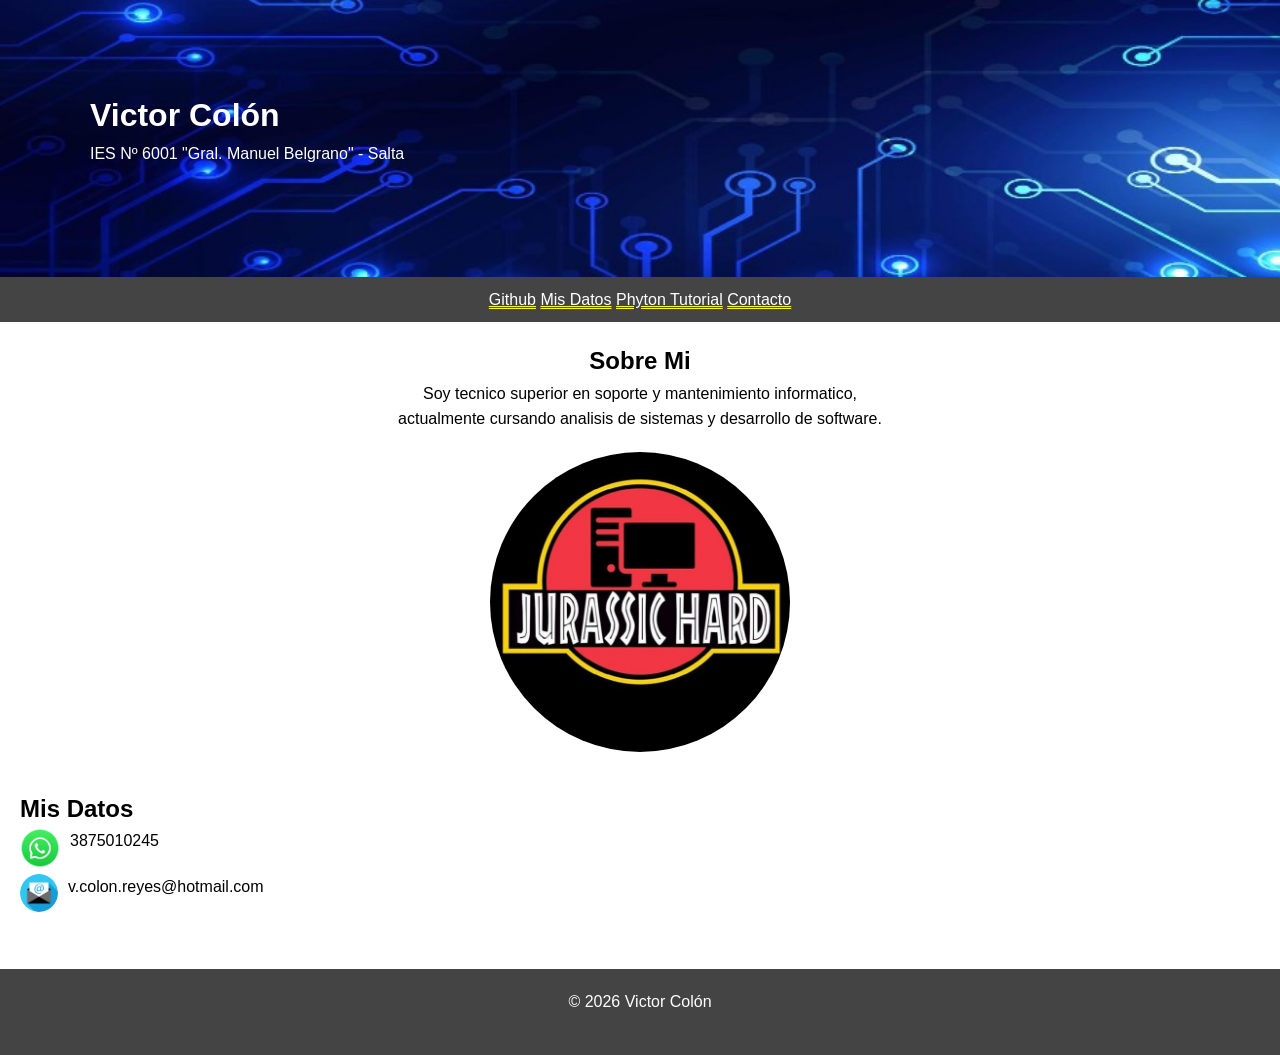
==== index.html @ bf304eb5 "Agrega estructura HTML del formulario de contacto" ====
<!DOCTYPE html>
<html lang="es">
<head>
    <link rel="stylesheet" href="estilo.css">
    <meta charset="UTF-8">
    <meta name="viewport" content="width=device-width, initial-scale=1.0">
    <title>Pagina Proyecto</title>
</head>
<body>
    <header>
        <h1>Victor Colón</h1>
        <p>IES Nº 6001 "Gral. Manuel Belgrano" - Salta</p>
    </header>
    <nav>
        <ul>   
        <a href="https://github.com/VCR-Code" target="_blank">Github</a>
        <a href="#mis_datos">Mis Datos</a>
        <a href="https://www.w3schools.com/python/default.asp" target="_blank">Phyton Tutorial</a>
        <a href="contact.html">Contacto</a>
        </ul>
    </nav>

    <main>
        <div class="sobremi">
        <section id="Sobre mi">  
            <h2>Sobre Mi</h2>
            <p>Soy tecnico superior en soporte y mantenimiento informatico, <br/>actualmente cursando analisis de sistemas y desarrollo de software.</p>
            <img class="foto" src="imag/foto.jpg" alt="Imagen PC Jurassic Hard">
        </div>    
        </section>

        <section id="mis_datos">
            <h2>Mis Datos</h2>
            <div class="contenedor">
            <img class="imagen" src="imag/icono.jpg" alt="Icono WhatssApp">
            <p>3875010245</p>
            </div>
            <div class="contenedor_2">
            <img class="icono_mail" src="imag/icono_mail.jpg" alt="Icono Email">
            <p>v.colon.reyes@hotmail.com</p>
            </div>
        </section>
    </main>

    <footer>
        <p>© 2026 Victor Colón</p>
    </footer>
    
</body>
</html>
---- estilo.css ----
*{
    box-sizing: border-box;
    margin: 0;
    padding: 0;
}
body{
    font-family: Arial, sans-serif;
    font-size: 16px;
    line-height: 1.6;

}
header{
    background: url(imag/banner.jpeg) no-repeat;
    background-size: cover ;
    color: white;
    padding: 90px;
}
nav{
    background-color: #444444;
    padding: 10px;
    text-align: center;
}
nav a {
    color: white;
    text-decoration: double underline yellow
}
nav a:hover{
    color: greenyellow;
}
.sobremi{
    text-align: center;
}
.foto {
    width: 300px;
}
.imagen{
    width: 40px;
    height: 40px;
    margin-right: 10px;
}
.contenedor{
    display: flex;
}
.icono_mail{
    width: 38px;
    height: 38px;
    margin-right: 10px;
}
.contenedor_2{
    display: flex;
}
.campo{
    color: red;
}
footer{
    background-color: #444444;
    color: white;
    padding: 20px;
    text-align: center;
}
main{
    padding: 20px;
}
section{
    margin-bottom: 30px;
}
h2{
    color: black
}
p{
    margin-bottom: 20px;
}
img{
    
    object-fit: cover;
    border-radius: 50%;
}

form {
  max-width: 400px;
  margin: 20px auto;
  font-family: Arial, sans-serif;
}

label {
  display: block;
  margin-bottom: 6px;
  font-weight: bold;
}

input {
  width: 100%;
  padding: 10px;
  margin-bottom: 15px;
  border: 1px solid #ccc;
  border-radius: 6px;
  font-size: 14px;
  transition: all 0.3s ease;
}

input:focus {
  border-color: #007BFF;
  /*box-shadow: 0 0 5px rgba(0,123,255,0.3); sombra al rededor de una caja*/
  outline: none;
}

input:valid {
  border-color: #28a745;
  background-color: #e9f7ef;
}

input:invalid:not(:placeholder-shown) {
  border-color: #dc3545;
  background-color: #f8d7da;
}

textarea {
  width: 400px;        
  height: 150px;       
  font-size: 16px;    
  color: #333;         
  background-color: none; 
  border: 1px solid #ccc ; 
  border-radius: 6px;  
  padding: 10px;       
  resize: none;        
}

textarea:focus {
  border-color: #007BFF;   
  outline: none;  /*quita borde por defecto que trae el navegador*/         
}

textarea:valid {
  border-color: #28a745;
  background-color: #e9f7ef;
}

textarea:invalid:not(:placeholder-shown) {
  border-color: #dc3545;
  background-color: #f8d7da;
}
select:focus {
    border-color: #28a745;
    outline: none; 
}

.terminos {
    color: #dc3545;
}


button {
  width: 100%;
  padding: 10px;
  background-color: #0400ff;
  color: white;
  border: none;
  border-radius: 6px;
  font-size: 16px;
  cursor: pointer;
  transition: background-color 0.3s ease;
}

button:hover {
  background-color:  #0056b3;;
}
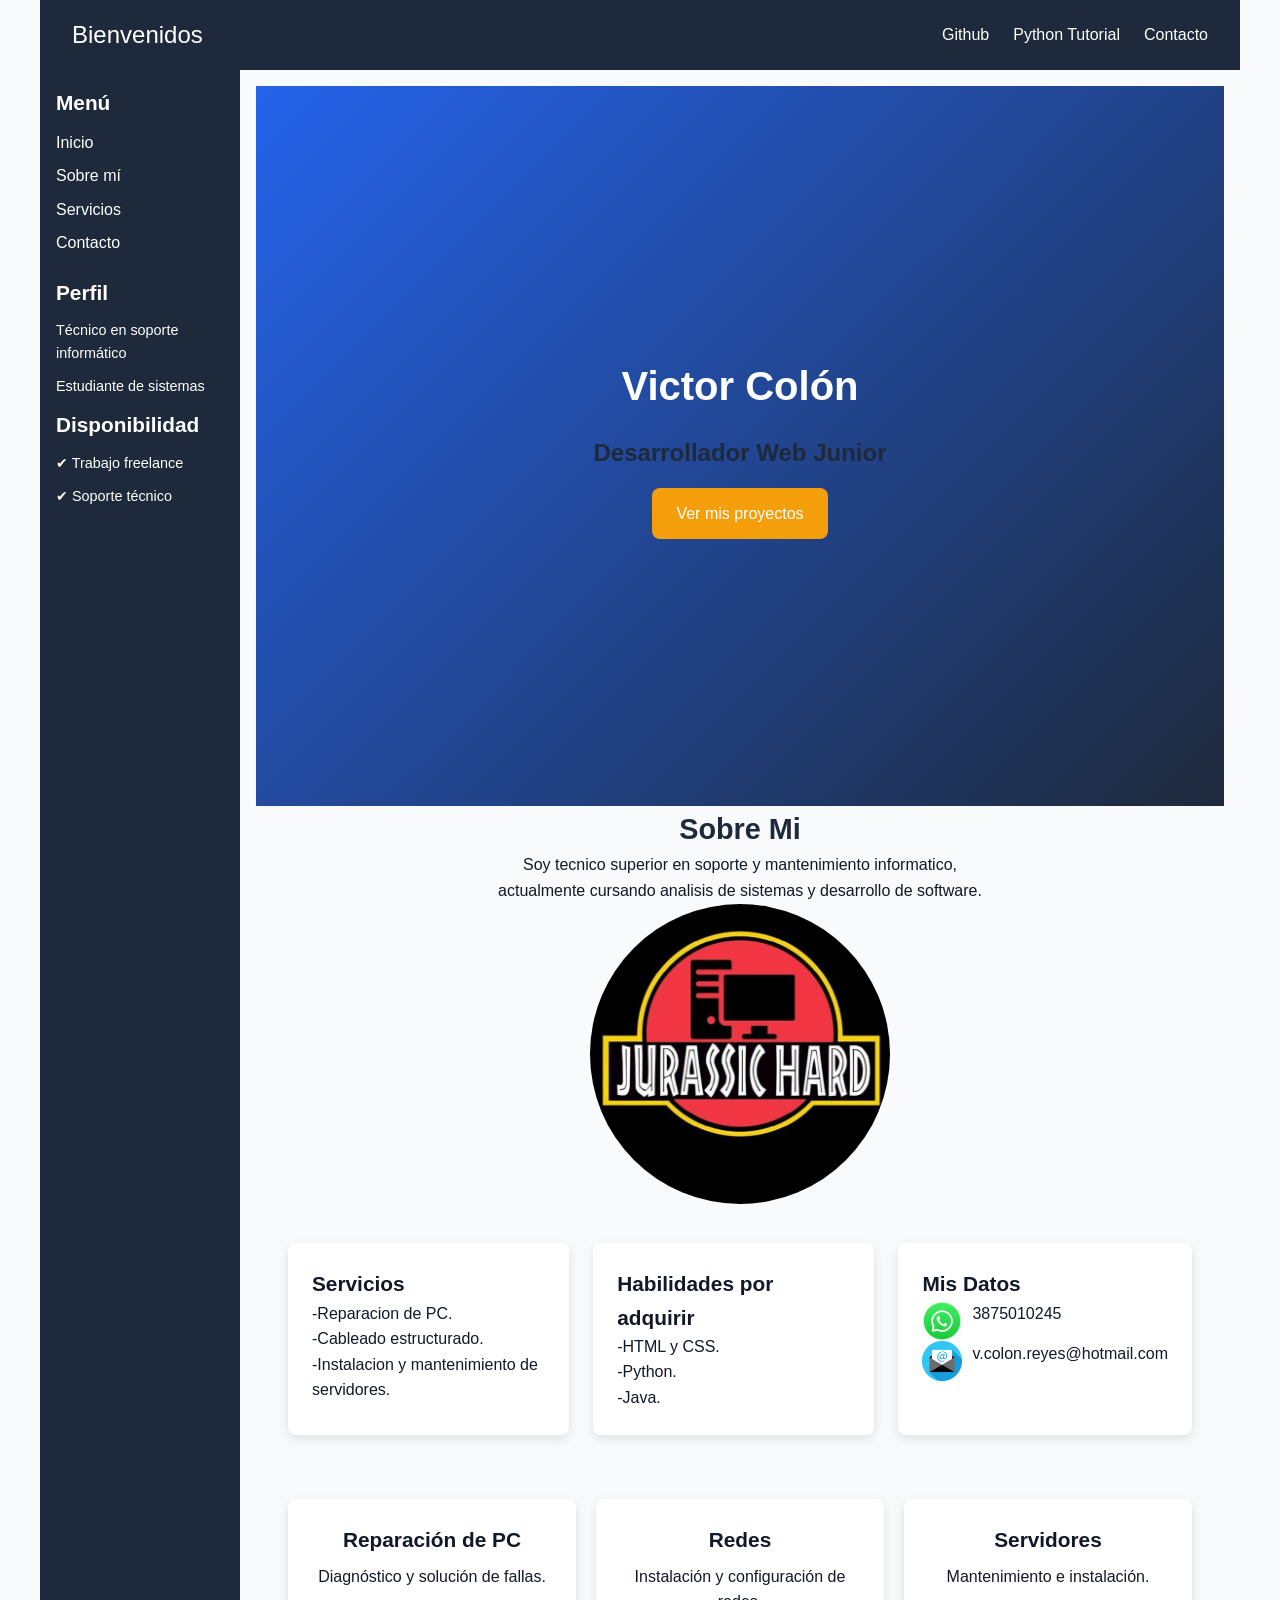
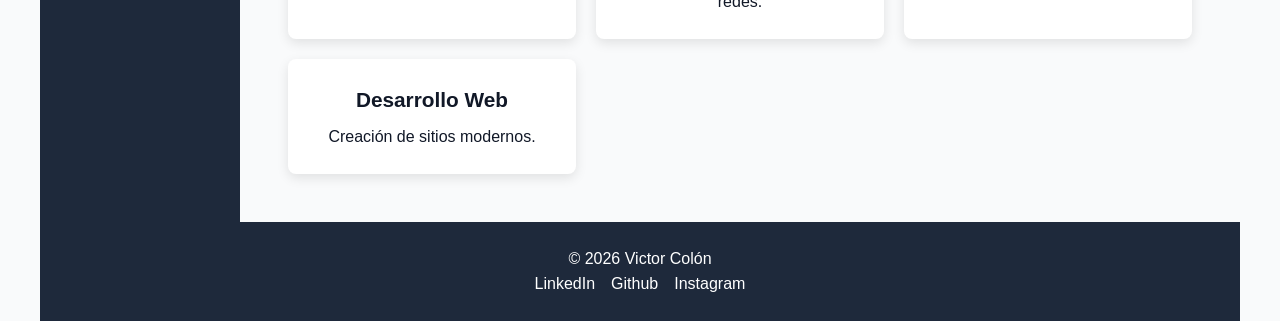
==== commit bb2b695a: "Agregar lo del TP Integrador" ====
--- a/index.html
+++ b/index.html
@@ -1,50 +1,129 @@
 <!DOCTYPE html>
 <html lang="es">
 <head>
-    <link rel="stylesheet" href="estilo.css">
     <meta charset="UTF-8">
     <meta name="viewport" content="width=device-width, initial-scale=1.0">
     <title>Pagina Proyecto</title>
+    <link rel="stylesheet" href="estilo.css">
 </head>
 <body>
-    <header>
+
+<div class="layout">
+
+  <!-- HEADER -->
+  <header class="header">  
+    <div class="navbar">
+      <div class="logo">Bienvenidos</div>
+      <nav class="nav-links">   
+        <a href="https://github.com/VCR-Code" target="_blank">Github</a>
+        <a href="https://www.w3schools.com/python/default.asp" target="_blank">Python Tutorial</a>
+        <a href="contact.html" target="_blank">Contacto</a>
+      </nav>
+    </div>
+  </header> 
+
+  <!-- SIDEBAR -->
+  <aside class="sidebar">
+  <h3>Menú</h3>
+  <ul>
+    <li><a href="#">Inicio</a></li>
+    <li><a href="#">Sobre mí</a></li>
+    <li><a href="#">Servicios</a></li>
+    <li><a href="#">Contacto</a></li>
+  </ul>
+
+  <h3>Perfil</h3>
+  <p>Técnico en soporte informático</p>
+  <p>Estudiante de sistemas</p>
+
+  <h3>Disponibilidad</h3>
+  <p>✔ Trabajo freelance</p>
+  <p>✔ Soporte técnico</p>
+  </aside>
+
+  <!-- MAIN -->
+  <main class="main">
+
+    <!-- HERO -->
+    <section class="hero">
+      <div class="hero-content">
         <h1>Victor Colón</h1>
-        <p>IES Nº 6001 "Gral. Manuel Belgrano" - Salta</p>
-    </header>
-    <nav>
-        <ul>   
-        <a href="https://github.com/VCR-Code" target="_blank">Github</a>
-        <a href="#mis_datos">Mis Datos</a>
-        <a href="https://www.w3schools.com/python/default.asp" target="_blank">Phyton Tutorial</a>
-        <a href="contact.html">Contacto</a>
-        </ul>
-    </nav>
+        <h2>Desarrollador Web Junior</h2>
+        <a href="https://github.com/VCR-Code?tab=projects" target="_blank" class="btn">
+          Ver mis proyectos
+        </a>
+      </div>
+    </section> 
 
-    <main>
-        <div class="sobremi">
-        <section id="Sobre mi">  
-            <h2>Sobre Mi</h2>
-            <p>Soy tecnico superior en soporte y mantenimiento informatico, <br/>actualmente cursando analisis de sistemas y desarrollo de software.</p>
-            <img class="foto" src="imag/foto.jpg" alt="Imagen PC Jurassic Hard">
-        </div>    
-        </section>
+    <!-- SOBRE MI -->
+    <section class="sobremi">  
+      <h2>Sobre Mi</h2>
+      <p>
+        Soy tecnico superior en soporte y mantenimiento informatico,<br/>
+        actualmente cursando analisis de sistemas y desarrollo de software.
+      </p>
+      <img class="foto" src="imag/foto.jpg" alt="Imagen PC Jurassic Hard">
+    </section>
 
-        <section id="mis_datos">
-            <h2>Mis Datos</h2>
-            <div class="contenedor">
-            <img class="imagen" src="imag/icono.jpg" alt="Icono WhatssApp">
-            <p>3875010245</p>
-            </div>
-            <div class="contenedor_2">
-            <img class="icono_mail" src="imag/icono_mail.jpg" alt="Icono Email">
-            <p>v.colon.reyes@hotmail.com</p>
-            </div>
-        </section>
-    </main>
+    <!-- CARDS -->
+    <section class="cards-section">
+      <div class="card">
+        <h3>Servicios</h3>
+        <p>-Reparacion de PC.<br/>-Cableado estructurado.<br/>-Instalacion y mantenimiento de servidores.</p>
+      </div>
 
-    <footer>
-        <p>© 2026 Victor Colón</p>
-    </footer>
-    
+      <div class="card">
+        <h3>Habilidades por adquirir</h3>
+        <p>-HTML y CSS.<br/>-Python.<br/>-Java.</p>
+      </div>
+
+      <div class="card">
+        <h3>Mis Datos</h3>
+        <div class="contenedor">
+          <img class="imagen" src="imag/icono.jpg">
+          <p>3875010245</p>
+        </div>
+        <div class="contenedor_2">
+          <img class="icono_mail" src="imag/icono_mail.jpg">
+          <p>v.colon.reyes@hotmail.com</p>
+        </div>
+      </div>
+    </section>
+
+    <section class="galeria">
+      <div class="item">
+       <h3>Reparación de PC</h3>
+       <p>Diagnóstico y solución de fallas.</p>
+      </div>
+
+      <div class="item">
+       <h3>Redes</h3>
+       <p>Instalación y configuración de redes.</p>
+      </div>
+
+      <div class="item">
+       <h3>Servidores</h3>
+       <p>Mantenimiento e instalación.</p>
+      </div>
+
+      <div class="item">
+       <h3>Desarrollo Web</h3>
+       <p>Creación de sitios modernos.</p>
+       </div>
+    </section>
+
+  </main>
+
+  <!-- FOOTER -->
+  <footer class="footer">
+    <p>© 2026 Victor Colón</p>
+    <div class="social-links">
+      <a href="https://ar.linkedin.com/" target="_blank">LinkedIn</a>
+      <a href="https://github.com/VCR-Code" target="_blank">Github</a>
+      <a href="https://www.instagram.com/?hl=es" target="_blank">Instagram</a>
+    </div>
+  </footer>
+
+</div>
 </body>
 </html>
--- a/estilo.css
+++ b/estilo.css
@@ -1,85 +1,265 @@
-*{
-    box-sizing: border-box;
-    margin: 0;
-    padding: 0;
-}
-body{
-    font-family: Arial, sans-serif;
-    font-size: 16px;
-    line-height: 1.6;
-
-}
-header{
-    background: url(imag/banner.jpeg) no-repeat;
-    background-size: cover ;
-    color: white;
-    padding: 90px;
-}
-nav{
-    background-color: #444444;
-    padding: 10px;
-    text-align: center;
-}
-nav a {
-    color: white;
-    text-decoration: double underline yellow
-}
-nav a:hover{
-    color: greenyellow;
-}
-.sobremi{
-    text-align: center;
-}
+:root {
+  --color-primary: #2563eb;
+  --color-secondary: #1e293b;
+  --color-accent: #f59e0b;
+  --color-text: #111827;
+  --color-bg: #f9fafb;
+
+  --color-card: #ffffff;
+  --color-border: #cccccc;
+  --color-border-in-fo: #007BFF;
+  --color-text-invalid: #dc3545;
+  --color-success: #28a745;
+  --color-success-bg: #e9f7ef;
+
+  --radius: 8px;
+  --shadow: 0 4px 12px rgba(0, 0, 0, 0.1);
+
+  --font-title: 'Poppins', sans-serif;
+  --font-main: 'Roboto', Arial, sans-serif;
+}
+
+* {
+  box-sizing: border-box;
+  margin: 0;
+  padding: 0;
+}
+
+/* GRID LAYOUT */
+.layout {
+  display: grid;
+  grid-template-columns: 220px 1fr;
+  grid-template-rows: auto 1fr auto;
+  grid-template-areas:
+    "header header"
+    "sidebar main"
+    "footer footer";
+  min-height: 100vh;
+}
+
+.header {
+  grid-area: header;
+}
+
+.sidebar {
+  grid-area: sidebar;
+  background-color: var(--color-secondary);
+  color: white;
+  padding: 1rem;
+} 
+
+.sidebar h3 {
+  margin-bottom: 10px;
+}
+
+.sidebar ul {
+  list-style: none;
+  padding: 0;
+  margin-bottom: 20px;
+}
+
+.sidebar li {
+  margin-bottom: 8px;
+}
+
+.sidebar a {
+  color: white;
+  text-decoration: none;
+}
+
+.sidebar a:hover {
+  color: var(--color-accent);
+}
+
+.sidebar p {
+  font-size: 0.9rem;
+  margin-bottom: 10px;
+}
+
+.main {
+  grid-area: main;
+  padding: 1rem;
+}
+
+.footer {
+  grid-area: footer;
+}
+
+/* BODY */
+body {
+  background-color: var(--color-bg);
+  color: var(--color-text);
+  font-family: var(--font-main);
+  font-size: 1rem;
+  line-height: 1.6;
+}
+
+/* NAVBAR */
+.navbar {
+  display: flex;
+  justify-content: space-between;
+  align-items: center;
+  background-color: var(--color-secondary);
+  color: white;
+  padding: 1rem 2rem;
+}
+
+.logo {
+  font-family: var(--font-title);
+  font-size: 1.5rem;
+}
+
+.nav-links {
+  display: flex;
+  gap: 1.5rem;
+}
+
+.nav-links a {
+  color: white;
+  text-decoration: none;
+  transition: all 0.3s ease;
+}
+
+.nav-links a:hover {
+  color: var(--color-accent);
+}
+
+/* HERO */
+.hero {
+  display: flex;
+  justify-content: center;
+  align-items: center;
+  min-height: 80vh;
+  background: linear-gradient(135deg, var(--color-primary), var(--color-secondary));
+  color: white;
+  text-align: center;
+}
+
+.hero-content h1 {
+  font-family: var(--font-title);
+  font-size: 2.5rem;
+}
+
+.hero-content h2 {
+  font-family: var(--font-main);
+  font-size: 1.5rem;
+  margin: 1rem 0;
+}
+
+.btn {
+  display: inline-block;
+  background-color: var(--color-accent);
+  color: white;
+  padding: 0.8rem 1.5rem;
+  border-radius: var(--radius);
+  text-decoration: none;
+  transition: all 0.3s ease;
+}
+
+.btn:hover {
+  background-color: var(--color-primary);
+  transform: translateY(-2px);
+}
+
+/* TITULOS */
+h1 {
+  font-family: var(--font-title);
+  font-size: 2.5rem;
+}
+
+h2 {
+  font-family: var(--font-title);
+  font-size: 1.8rem;
+  color: var(--color-secondary);
+}
+
+h3 {
+  font-family: var(--font-title);
+  font-size: 1.3rem;
+}
+
+/* SOBRE MI */
+.sobremi {
+  text-align: center;
+}
+
 .foto {
-    width: 300px;
-}
-.imagen{
-    width: 40px;
-    height: 40px;
-    margin-right: 10px;
-}
-.contenedor{
-    display: flex;
-}
-.icono_mail{
-    width: 38px;
-    height: 38px;
-    margin-right: 10px;
-}
-.contenedor_2{
-    display: flex;
-}
-.campo{
-    color: red;
-}
-footer{
-    background-color: #444444;
-    color: white;
-    padding: 20px;
-    text-align: center;
-}
-main{
-    padding: 20px;
-}
-section{
-    margin-bottom: 30px;
-}
-h2{
-    color: black
-}
-p{
-    margin-bottom: 20px;
-}
-img{
-    
-    object-fit: cover;
-    border-radius: 50%;
-}
-
+  width: 300px;
+  border-radius: 50%;
+}
+
+/* CARDS */
+.cards-section {
+  display: flex;
+  flex-wrap: wrap;
+  gap: 1.5rem;
+  padding: 2rem;
+}
+
+.card {
+  flex: 1 1 280px;
+  background-color: var(--color-card);
+  border-radius: var(--radius);
+  box-shadow: var(--shadow);
+  padding: 1.5rem;
+  transition: transform 0.3s ease;
+}
+
+.card:hover {
+  transform: translateY(-4px);
+}
+
+/* ICONOS */
+.imagen,
+.icono_mail {
+  width: 40px;
+  height: 40px;
+  margin-right: 10px;
+}
+
+.contenedor,
+.contenedor_2 {
+  display: flex;
+}
+
+.galeria {
+  display: grid;
+
+  grid-template-columns: repeat(auto-fit, minmax(280px, 1fr));
+  gap: 1.25rem;
+
+  padding: 2rem;
+}
+
+.item {
+  background-color: var(--color-card);
+  border-radius: var(--radius);
+  box-shadow: var(--shadow);
+
+  padding: 1.5rem;
+  text-align: center;
+
+  transition: transform 0.3s ease;
+}
+
+.item:hover {
+  transform: translateY(-5px);
+}
+
+.item h3 {
+  font-family: var(--font-title);
+  margin-bottom: 0.5rem;
+}
+
+.item p {
+  font-family: var(--font-main);
+  color: var(--color-text);
+}
+
+/* FORMULARIO */
 form {
   max-width: 400px;
   margin: 20px auto;
-  font-family: Arial, sans-serif;
 }
 
 label {
@@ -92,77 +272,122 @@
   width: 100%;
   padding: 10px;
   margin-bottom: 15px;
-  border: 1px solid #ccc;
-  border-radius: 6px;
-  font-size: 14px;
+  border: 1px solid var(--color-border);
+  border-radius: var(--radius);
   transition: all 0.3s ease;
 }
 
 input:focus {
-  border-color: #007BFF;
-  /*box-shadow: 0 0 5px rgba(0,123,255,0.3); sombra al rededor de una caja*/
+  border-color: var(--color-border-in-fo);
   outline: none;
 }
 
 input:valid {
-  border-color: #28a745;
-  background-color: #e9f7ef;
+  border-color: var(--color-success);
+  background-color: var(--color-success-bg);
 }
 
 input:invalid:not(:placeholder-shown) {
-  border-color: #dc3545;
+  border-color: var(--color-text-invalid);
   background-color: #f8d7da;
 }
 
 textarea {
-  width: 400px;        
-  height: 150px;       
-  font-size: 16px;    
-  color: #333;         
-  background-color: none; 
-  border: 1px solid #ccc ; 
-  border-radius: 6px;  
-  padding: 10px;       
-  resize: none;        
+  width: 100%;
+  height: 150px;
+  color: var(--color-text);
+  border: 1px solid var(--color-border);
+  border-radius: var(--radius);
+  padding: 10px;
+  resize: none;
 }
 
 textarea:focus {
-  border-color: #007BFF;   
-  outline: none;  /*quita borde por defecto que trae el navegador*/         
-}
-
-textarea:valid {
-  border-color: #28a745;
-  background-color: #e9f7ef;
-}
-
-textarea:invalid:not(:placeholder-shown) {
-  border-color: #dc3545;
-  background-color: #f8d7da;
-}
-select:focus {
-    border-color: #28a745;
-    outline: none; 
-}
-
-.terminos {
-    color: #dc3545;
-}
-
+  border-color: var(--color-border-in-fo);
+  outline: none;
+}
 
 button {
   width: 100%;
   padding: 10px;
-  background-color: #0400ff;
+  background-color: var(--color-primary);
   color: white;
   border: none;
-  border-radius: 6px;
-  font-size: 16px;
+  border-radius: var(--radius);
   cursor: pointer;
-  transition: background-color 0.3s ease;
+  transition: 0.3s;
 }
 
 button:hover {
-  background-color:  #0056b3;;
-}
-
+  background-color: var(--color-accent);
+}
+
+/* FOOTER */
+.footer {
+  background-color: var(--color-secondary);
+  color: white;
+  text-align: center;
+  padding: 1.5rem;
+}
+
+.social-links {
+  display: flex;
+  justify-content: center;
+  gap: 1rem;
+}
+
+.social-links a {
+  color: white;
+  text-decoration: none;
+  transition: 0.3s;
+}
+
+.social-links a:hover {
+  color: var(--color-accent);
+}
+
+/* MOBILE FIRST (base) */
+.layout {
+  display: grid;
+  grid-template-columns: 1fr;
+  grid-template-areas:
+    "header"
+    "main"
+    "footer";
+  min-height: 100vh;
+}
+
+.sidebar {
+  display: none; /* 👈 oculto en celular */
+}
+
+.main {
+  padding: 1rem; /* padding reducido */
+}
+
+@media (min-width: 768px) {
+  .layout {
+    grid-template-columns: 200px 1fr;
+    grid-template-areas:
+      "header header"
+      "sidebar main"
+      "footer footer";
+  }
+
+  .sidebar {
+    display: block; /* 👈 aparece */
+  }
+}
+
+@media (min-width: 1024px) {
+  .layout {
+    max-width: 1200px;
+    margin: 0 auto; /* centrado */
+  }
+}
+
+@media (min-width: 1440px) {
+  .layout {
+    max-width: 1400px;
+  }
+}
